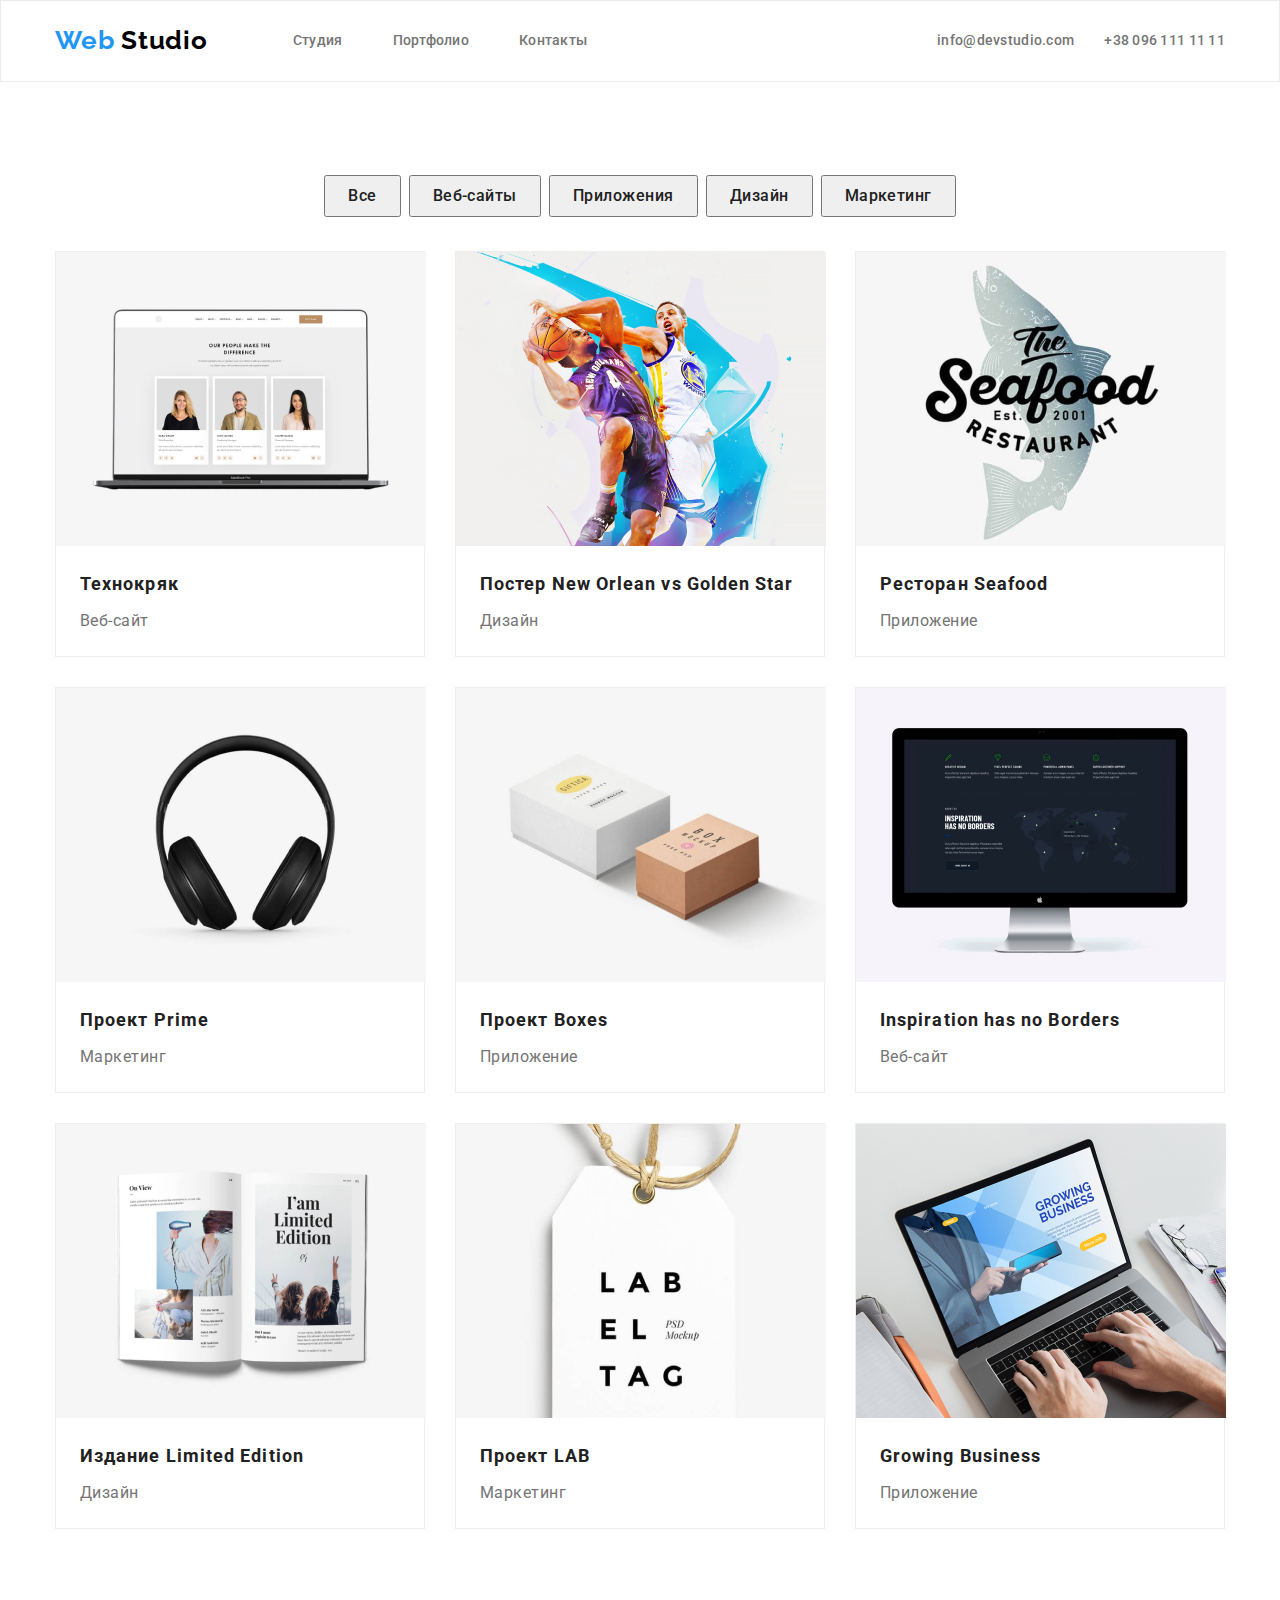
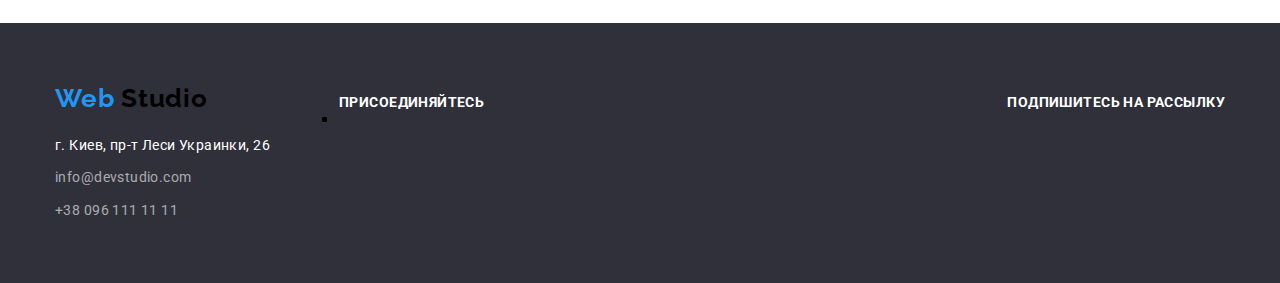
==== portfolio.html @ 4bbf7c3d "перенес hw03" ====
<!DOCTYPE html>
<html lang="ru">
  <head>
    <meta charset="UTF-8" />
    <meta name="viewport" content="width=device-width, initial-scale=1.0" />
    <title>Web Studio</title>
    <link
      href="https://fonts.googleapis.com/css2?family=Raleway:wght@700&family=Roboto:wght@400;500;700;900&display=swap"
      rel="stylesheet"
    />
    <link rel="stylesheet" href="./CSS/normalize.css" />
    <link rel="stylesheet" href="./CSS/styles.css" />
  </head>

  <body>
    <!-- Шапка сайта -->
    <header class="header">
      <div class="container">
        <nav class="navigation">
          <a class="logo link" lang="en" href="./index.html"
            ><span class="logo-element">Web</span> Studio</a
          >
          <ul class="navigation-list list">
            <li class="navigation-list-item">
              <a class="navigation-list-link link" href="./index.html"
                >Студия</a
              >
            </li>
            <li class="navigation-list-item">
              <a class="navigation-list-link link" href="./portfolio.html"
                >Портфолио</a
              >
            </li>
            <li class="navigation-list-item">
              <a class="navigation-list-link link" href="">Контакты</a>
            </li>
          </ul>
        </nav>
        <address class="address">
          <ul class="address-list list">
            <li class="address-list-item">
              <a
                class="address-list-item-link link"
                href="mailto:info@devstudio.com"
                >info@devstudio.com</a
              >
            </li>
            <li class="address-list-item">
              <a class="address-list-item-link link" href="tel:+380961111111"
                >+38 096 111 11 11</a
              >
            </li>
          </ul>
        </address>
      </div>
    </header>
    <main>
      <!-- Портфолио -->
      <section class="portfolio">
        <div class="container">
          <h1 hidden>Наши работы</h1>
          <ul class="portfolio-filter list">
            <li class="portfolio-filter-list-item">
              <button class="portfolio-button" type="button">Все</button>
            </li>
            <li class="portfolio-filter-list-item">
              <button class="portfolio-button" type="button">Веб-сайты</button>
            </li>
            <li class="portfolio-filter-list-item">
              <button class="portfolio-button" type="button">Приложения</button>
            </li>
            <li class="portfolio-filter-list-item">
              <button class="portfolio-button" type="button">Дизайн</button>
            </li>
            <li class="portfolio-filter-list-item">
              <button class="portfolio-button" type="button">Маркетинг</button>
            </li>
          </ul>

          <ul class="portfolio-list list">
            <li class="portfolio-list-item">
              <a class="portfolio-list-item-link link" href="">
                <img
                  src="./images/portfolio/project1.jpg"
                  alt="ноутбук"
                  width="370"
                  height="294"
                />
                <p class="portfolio-list-item-name">Технокряк</p>
                <p class="portfolio-list-item-desc">Веб-сайт</p></a
              >
            </li>
            <li class="portfolio-list-item">
              <a class="portfolio-list-item-link link" href="">
                <img
                  src="./images/portfolio/project2.jpg"
                  alt="постер с баскетболистами"
                  width="370"
                  height="294"
                />
                <p class="portfolio-list-item-name">
                  Постер <span lang="en">New Orlean vs Golden Star</span>
                </p>
                <p class="portfolio-list-item-desc">Дизайн</p></a
              >
            </li>
            <li class="portfolio-list-item">
              <a class="portfolio-list-item-link link" href="">
                <img
                  src="./images/portfolio/project3.jpg"
                  alt="логотип ресторана"
                  width="370"
                  height="294"
                />
                <p class="portfolio-list-item-name">
                  Ресторан <span lang="en">Seafood</span>
                </p>
                <p class="portfolio-list-item-desc">Приложение</p></a
              >
            </li>
            <li class="portfolio-list-item">
              <a class="portfolio-list-item-link link" href="">
                <img
                  src="./images/portfolio/project4.jpg"
                  alt="наушники"
                  width="370"
                  height="294"
                />
                <p class="portfolio-list-item-name">
                  Проект <span lang="en">Prime</span>
                </p>
                <p class="portfolio-list-item-desc">Маркетинг</p></a
              >
            </li>
            <li class="portfolio-list-item">
              <a class="portfolio-list-item-link link" href="">
                <img
                  src="./images/portfolio/project5.jpg"
                  alt="две коробки"
                  width="370"
                  height="294"
                />
                <p class="portfolio-list-item-name">
                  Проект <span lang="en">Boxes</span>
                </p>
                <p class="portfolio-list-item-desc">Приложение</p></a
              >
            </li>
            <li class="portfolio-list-item">
              <a class="portfolio-list-item-link link" href="">
                <img
                  src="./images/portfolio/project6.jpg"
                  alt="компьютер"
                  width="370"
                  height="294"
                />
                <p class="portfolio-list-item-name">
                  <span lang="en">Inspiration has no Borders</span>
                </p>
                <p class="portfolio-list-item-desc">Веб-сайт</p></a
              >
            </li>
            <li class="portfolio-list-item">
              <a class="portfolio-list-item-link link" href="">
                <img
                  src="./images/portfolio/project7.jpg"
                  alt="открытая книга"
                  width="370"
                  height="294"
                />
                <p class="portfolio-list-item-name">
                  Издание <span lang="en">Limited Edition</span>
                </p>
                <p class="portfolio-list-item-desc">Дизайн</p></a
              >
            </li>
            <li class="portfolio-list-item">
              <a class="portfolio-list-item-link link" href="">
                <img
                  src="./images/portfolio/project8.jpg"
                  alt="ярлык"
                  width="370"
                  height="294"
                />
                <p class="portfolio-list-item-name">
                  Проект <span lang="en">LAB</span>
                </p>
                <p class="portfolio-list-item-desc">Маркетинг</p></a
              >
            </li>
            <li class="portfolio-list-item">
              <a class="portfolio-list-item-link link" href="">
                <img
                  src="./images/portfolio/project9.jpg"
                  alt="человек работает за ноутбуком"
                  width="370"
                  height="294"
                />
                <p class="portfolio-list-item-name">
                  <span lang="en">Growing Business</span>
                </p>
                <p class="portfolio-list-item-desc">Приложение</p></a
              >
            </li>
          </ul>
        </div>
      </section>
    </main>
    <!-- Подвал сайта -->
    <footer class="footer">
      <div class="container">
        <div class="footer-left">
          <a class="logo link" lang="en" href="./index.html"
            ><span class="logo-element">Web</span> Studio</a
          >

          <ul class="contact-list list">
            <li class="contact-list-item">
              <address class="address">
                <a
                  class="footer-location link"
                  href="https://goo.gl/maps/hnpBy58XnBWerGB26"
                  target="_blank"
                  >г. Киев, пр-т Леси Украинки, 26</a
                >
              </address>
            </li>
            <li class="contact-list-item">
              <address class="address">
                <a class="footer-mail link" href="mailto:info@devstudio.com"
                  >info@devstudio.com</a
                >
              </address>
            </li>
            <li class="contact-list-item">
              <address class="address">
                <a class="footer-tel link" href="tel:+380961111111"
                  >+38 096 111 11 11</a
                >
              </address>
            </li>
          </ul>
        </div>

        <div class="footer-join">
          <p class="join-us">присоединяйтесь</p>
          <ul class="footer-social-link-list">
            <li><a href="" aria-label="иконка инстаграма"></a></li>
            <li><a href="" aria-label="иконка твиттера"></a></li>
            <li><a href="" aria-label="иконка фейсбука"></a></li>
            <li><a href="" aria-label="иконка линкедина"></a></li>
          </ul>
        </div>
        <div class="footer-subscribe">
          <p class="join-us">Подпишитесь на рассылку</p>
        </div>
      </div>
    </footer>
  </body>
</html>
---- CSS/styles.css ----
/* 
цвет логотипа #000000;
цвет основного текста #757575;
цвет заголовка #212121;
акцент #2196F3;
фон #FFFFFF;
фон футер #2F303A;
фон секции наша команда #F5F4FA;
цвет ссылок футере rgba(255, 255, 255, 0.6);
 */
:root {
  --main-font: "Roboto", sans-serif;
  --logo-font: "Raleway", sans-serif;
  --title-color: #212121;
  --main-text-color: #757575;
  --section-background-color: #f5f4fa;
  --footer-background-color: #2f303a;
  --footer-link-color: rgba(255, 255, 255, 0.6);
  --accent-color: #2196f3;
  --main-logo-color: #000000;
  --element-logo-color: #2196f3;
}

html {
  box-sizing: border-box;
}

*,
*::before,
*::after {
  box-sizing: inherit;
  margin: 0;
  padding: 0;
}

body {
  font-family: var(--main-font);
  background-color: #ffffff;
  list-style: none;
}

h1 {
  margin: 0;
}

img {
  display: block;
}

.address {
  font-style: normal;
}

.link {
  text-decoration: none;
  display: block;
}
.list {
  list-style: none;
}

.container {
  width: 1200px;
  padding-left: 15px;
  padding-right: 15px;
  margin-left: auto;
  margin-right: auto;
}

/* ШАПКА САЙТА */
.header {
  border: 1px solid #ececec;
}
.header .container {
  display: flex;
  align-items: center;
  justify-content: space-between;
}

.navigation {
  display: flex;
  align-items: center;
}

.navigation .logo {
  margin-right: 85px;
  padding-top: 24px;
  padding-bottom: 25px;
}

.logo {
  font-family: var(--logo-font);
  font-weight: 700;
  font-size: 26px;
  line-height: 1.19;
  letter-spacing: 0.03em;
  color: var(--main-logo-color);
}

.logo-element {
  color: var(--element-logo-color);
}

.navigation-list {
  display: flex;
}

.navigation-list-item:not(:last-child) {
  margin-right: 50px;
}

.navigation-list-link,
.address-list-item-link {
  padding-top: 32px;
  padding-bottom: 32px;
  font-weight: 500;
  font-size: 14px;
  line-height: 1.14;
  letter-spacing: 0.02em;
  color: var(--main-text-color);
}

.address-list {
  display: flex;
  align-items: center;
}

.address-list-item:not(:last-child) {
  margin-right: 30px;
}
.navigation-list-link:hover,
.navigation-list-link:focus,
.address-list-item-link:hover,
.address-list-item-link:focus {
  color: var(--accent-color);
}

/* HERO */

.hero .container {
  display: flex;
  flex-direction: column;
  align-items: center;
  padding-top: 200px;
  padding-bottom: 200px;
}

.hero-title {
  font-weight: 900;
  font-size: 44px;
  line-height: 1.36;
  text-align: center;
  letter-spacing: 0.06em;
  text-transform: uppercase;

  /* color: #ffffff; */
}

.hero-button {
  margin-top: 30px;
  width: 200px;
  height: 50px;
  background: #2196f3;
  box-shadow: 0px 4px 4px rgba(0, 0, 0, 0.15);
  border: transparent;
  border-radius: 4px;
  font-weight: 700;
  font-size: 16px;
  line-height: 1.87;
  text-align: center;
  letter-spacing: 0.06em;
  color: #ffffff;
}

.hero-button:hover,
.hero-button:focus {
  background-color: var(--accent-color);
  color: #ffffff;
}

/* ПОЧЕМУ МЫ */
.why-are-we .container {
  padding-top: 94px;
  padding-bottom: 94px;
}
.why-are-we-list {
  display: flex;
  justify-content: center;
}

.why-are-we-list-item {
  /* width: 270px; */
  width: calc((100% - 90px) / 4);
}

.why-are-we-list-item:not(:last-child) {
  margin-right: 30px;
}

.subtitle {
  margin-top: 30px;
  margin-bottom: 10px;
  font-weight: 700;
  font-size: 14px;
  line-height: 1.14;
  letter-spacing: 0.03em;
  text-transform: uppercase;

  color: #212121;
}

.why-are-we-feature {
  font-weight: 400;
  font-size: 14px;
  line-height: 1.71;
  letter-spacing: 0.03em;
  color: var(--main-text-color);
}

.why-img {
  display: flex;
  justify-content: center;
  padding-bottom: 25px;
  padding-top: 25px;
  background-color: var(--section-background-color);
  border-radius: 4px;
}

/* ЧЕМ МЫ ЗАНИМАЕМСЯ */

.what-we-do .container {
  padding-bottom: 94px;
}
.title {
  margin-bottom: 50px;
  font-weight: 700;
  font-size: 36px;
  line-height: 1.17;
  text-align: center;
  letter-spacing: 0.03em;
  color: var(--title-color);
}
.what-we-do-subtitle {
  padding-top: 27px;
  padding-bottom: 27px;

  font-weight: 700;
  font-size: 14px;
  line-height: 1.14;
  letter-spacing: 0.03em;
  text-transform: uppercase;

  color: #212121;
  text-align: center;
  /* color: #ffffff; */
}
.what-we-do-list {
  display: flex;
}
.what-we-do-list-item {
  width: calc((100% - 60px) / 3);
}
.what-we-do-list-item:not(:last-child) {
  margin-right: 30px;
}

/* НАША КОМАНДА */
.team .container {
  padding-top: 94px;
  padding-bottom: 94px;
}
.team {
  background-color: var(--section-background-color);
}

.team-list {
  display: flex;
}

.team-list-item {
  width: calc((100% - 90px) / 4);
  background: #ffffff;
  box-shadow: 0px 2px 1px rgba(0, 0, 0, 0.2), 0px 1px 1px rgba(0, 0, 0, 0.14),
    0px 1px 3px rgba(0, 0, 0, 0.12);
  border-radius: 0px 0px 4px 4px;
}

.team-list-item:not(:last-child) {
  margin-right: 30px;
}

.team-list-item-name {
  margin-top: 30px;
  margin-bottom: 10px;
  font-weight: 500;
  font-size: 16px;
  line-height: 1.19;
  text-align: center;
  letter-spacing: 0.03em;
  color: var(--title-color);
}

.team-list-item-position {
  margin-bottom: 16px;
  font-weight: 400;
  font-size: 16px;
  line-height: 1.19;
  text-align: center;
  letter-spacing: 0.03em;
  color: var(--main-text-color);
}

/* ПОСТОЯННЫЕ КЛИЕНТЫ */
.clients .container {
  padding-top: 94px;
  padding-bottom: 94px;
}

.clients-list {
  display: flex;
}
.clients-list-item {
  display: flex;
  justify-content: center;
  align-items: center;
  width: calc((100% - 150px) / 6);
  height: 90px;
  border: 1px solid #afb1b8;
  box-sizing: border-box;
  border-radius: 4px;
}
.clients-list-item:not(:last-child) {
  margin-right: 30px;
}
.clients-list-item:hover,
.clients-list-item:focus {
  border: 1px solid #2196f3;
}

/* ПОДВАЛ САЙТА */

.footer {
  background-color: var(--footer-background-color);
}

.footer .container {
  display: flex;
  align-items: baseline;
  padding-top: 60px;
  padding-bottom: 60px;
}

.footer-left {
  margin-right: 69px;
}

.contact-list {
  margin-top: 20px;
}

.footer-tel,
.footer-mail,
.footer-location {
  margin-bottom: 9px;
  font-weight: 400;
  font-size: 14px;
  line-height: 1.71;
  letter-spacing: 0.03em;
  color: rgba(255, 255, 255, 0.6);
}

.footer-tel {
  margin-bottom: 0px;
}

.footer-location {
  color: #ffffff;
}
.join-us {
  font-weight: 700;
  font-size: 14px;
  line-height: 1.14;
  letter-spacing: 0.03em;
  text-transform: uppercase;
  color: #ffffff;
}

.footer-social-link-list {
  display: flex;
}
.footer-subscribe {
  margin-left: auto;
}

/* ПОРТФОЛИО */

.portfolio .container {
  padding-top: 93px;
  padding-bottom: 94px;
}

.portfolio-filter {
  display: flex;
  justify-content: center;
}

.portfolio-filter-list-item {
  margin-right: 8px;
}
.portfolio-filter-list-item:last-child {
  margin-right: 0px;
}

.portfolio-button {
  padding-top: 6px;
  padding-right: 22px;
  padding-bottom: 6px;
  padding-left: 22px;
  font-weight: 500;
  font-size: 16px;
  line-height: 1.62;

  text-align: center;
  letter-spacing: 0.03em;

  color: #212121;
}

.portfolio-button:hover,
.portfolio-button:focus {
  box-shadow: 0px 2px 2px rgba(0, 0, 0, 0.12), 0px 1px 2px rgba(0, 0, 0, 0.08),
    0px 3px 1px rgba(0, 0, 0, 0.1);

  border-radius: 4px;

  background-color: var(--accent-color);

  color: #ffffff;
}

.portfolio-list {
  display: flex;
  flex-wrap: wrap;
  margin-top: 34px;
}
.portfolio-list-item {
  width: calc((100% - 60px) / 3);
  margin-right: 30px;
  margin-bottom: 30px;

  background: #ffffff;
  border: 1px solid #eeeeee;
  box-sizing: border-box;
}
.portfolio-list-item:nth-child(3n) {
  margin-right: 0px;
}
.portfolio-list-item:nth-last-child(-n + 3) {
  margin-bottom: 0px;
}
.portfolio-list-item-name {
  margin-top: 20px;
  margin-left: 24px;
  font-weight: 700;
  font-size: 18px;
  line-height: 2;
  letter-spacing: 0.06em;
  color: var(--title-color);
}
.portfolio-list-item-desc {
  margin-top: 4px;
  margin-bottom: 20px;
  margin-left: 24px;
  font-weight: 400;
  font-size: 16px;
  line-height: 1.87;
  letter-spacing: 0.03em;
  color: var(--main-text-color);
}
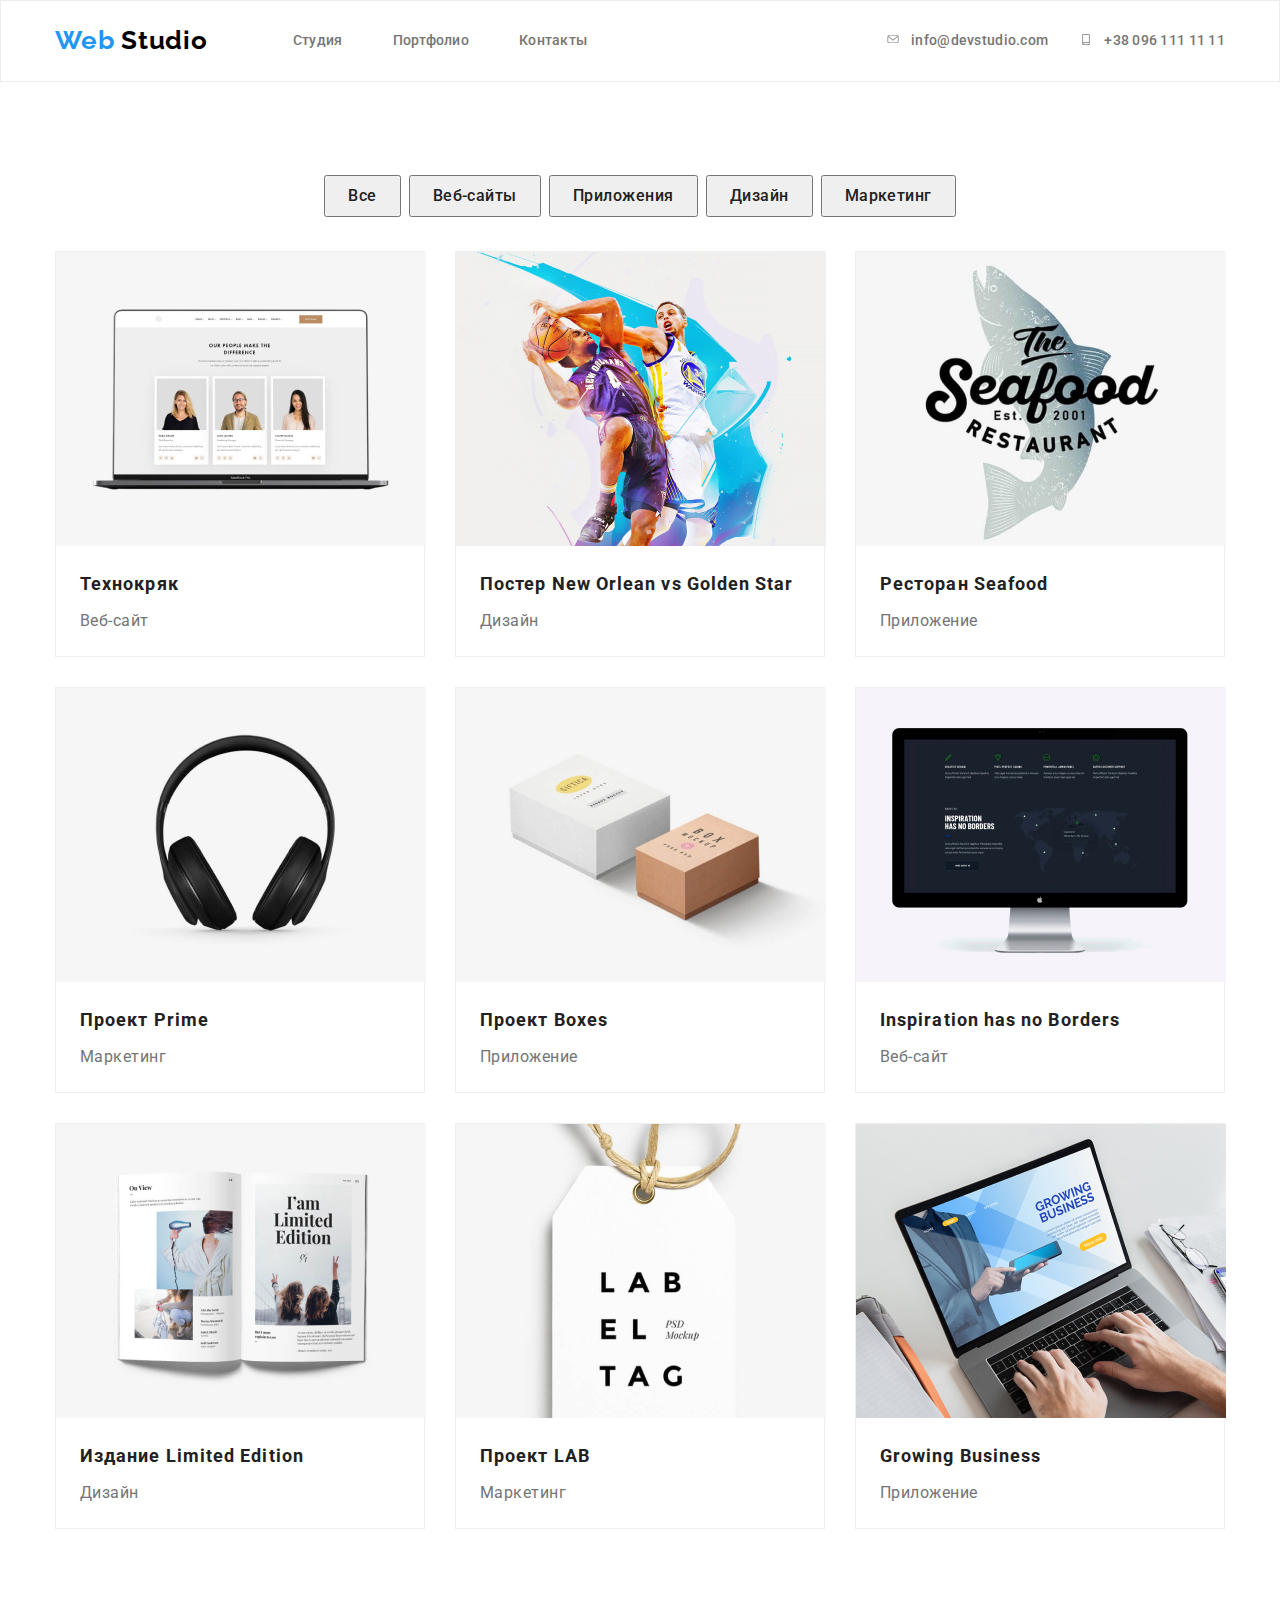
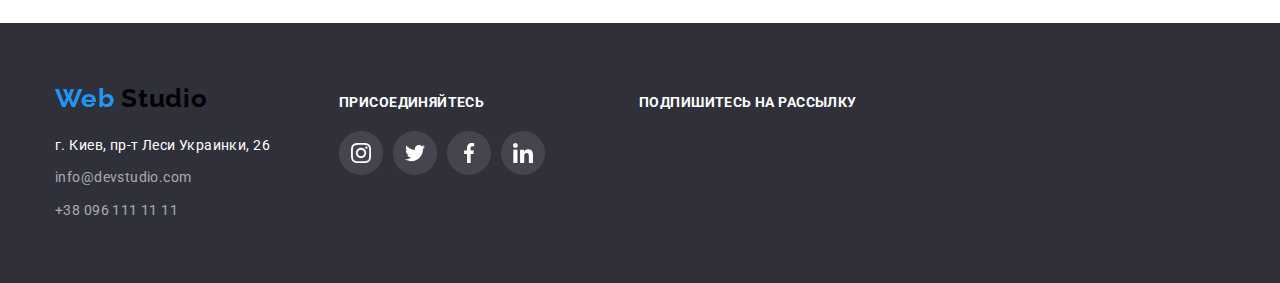
==== commit 432d7932: "изменил портфолио" ====
--- a/portfolio.html
+++ b/portfolio.html
@@ -42,11 +42,15 @@
               <a
                 class="address-list-item-link link"
                 href="mailto:info@devstudio.com"
+                ><svg class="header-mail-svg">
+                  <use href="./images/sprite.svg#envelope"></use></svg
                 >info@devstudio.com</a
               >
             </li>
             <li class="address-list-item">
               <a class="address-list-item-link link" href="tel:+380961111111"
+                ><svg class="header-mail-svg">
+                  <use href="./images/sprite.svg#smartphone"></use></svg
                 >+38 096 111 11 11</a
               >
             </li>
@@ -244,11 +248,43 @@
 
         <div class="footer-join">
           <p class="join-us">присоединяйтесь</p>
-          <ul class="footer-social-link-list">
-            <li><a href="" aria-label="иконка инстаграма"></a></li>
-            <li><a href="" aria-label="иконка твиттера"></a></li>
-            <li><a href="" aria-label="иконка фейсбука"></a></li>
-            <li><a href="" aria-label="иконка линкедина"></a></li>
+          <ul class="footer-social-link-list list">
+            <li class="footer-social-link-list-item">
+              <a
+                class="footer-social-link-list-link"
+                href=""
+                aria-label="иконка инстаграма"
+                ><svg class="footer-social-icon">
+                  <use href="./images/sprite.svg#instagram"></use></svg
+              ></a>
+            </li>
+            <li class="footer-social-link-list-item">
+              <a
+                class="footer-social-link-list-link"
+                href=""
+                aria-label="иконка твиттера"
+                ><svg class="footer-social-icon">
+                  <use href="./images/sprite.svg#twitter"></use></svg
+              ></a>
+            </li>
+            <li class="footer-social-link-list-item">
+              <a
+                class="footer-social-link-list-link"
+                href=""
+                aria-label="иконка фейсбука"
+                ><svg class="footer-social-icon">
+                  <use href="./images/sprite.svg#facebook"></use></svg
+              ></a>
+            </li>
+            <li class="footer-social-link-list-item">
+              <a
+                class="footer-social-link-list-link"
+                href=""
+                aria-label="иконка линкедина"
+                ><svg class="footer-social-icon">
+                  <use href="./images/sprite.svg#linkedin"></use></svg
+              ></a>
+            </li>
           </ul>
         </div>
         <div class="footer-subscribe">
--- a/CSS/styles.css
+++ b/CSS/styles.css
@@ -124,7 +124,9 @@
   display: flex;
   align-items: center;
 }
-
+.address-list-item {
+  display: flex;
+}
 .address-list-item:not(:last-child) {
   margin-right: 30px;
 }
@@ -134,8 +136,39 @@
 .address-list-item-link:focus {
   color: var(--accent-color);
 }
+.header-mail-svg {
+  display: inline-flex;
+  align-self: center;
+  margin-right: 10px;
+  width: 16px;
+  height: 11px;
+  fill: var(--main-text-color);
+}
+.header-mail-phone {
+  display: inline-flex;
+  align-self: center;
+  margin-right: 10px;
+  width: 10px;
+  height: 15px;
+  fill: var(--main-text-color);
+}
+.address-list-item-link:hover .header-mail-svg {
+  fill: var(--accent-color);
+}
 
 /* HERO */
+
+.hero {
+  max-width: 1600px;
+  margin-left: auto;
+  margin-right: auto;
+  background-image: linear-gradient(
+      rgba(47, 48, 58, 0.8),
+      rgba(47, 48, 58, 0.8)
+    ),
+    url(../images/hero.jpg);
+  background-repeat: no-repeat;
+}
 
 .hero .container {
   display: flex;
@@ -152,8 +185,7 @@
   text-align: center;
   letter-spacing: 0.06em;
   text-transform: uppercase;
-
-  /* color: #ffffff; */
+  color: #ffffff;
 }
 
 .hero-button {
@@ -309,7 +341,34 @@
   letter-spacing: 0.03em;
   color: var(--main-text-color);
 }
-
+.team-social-links-list {
+  display: flex;
+  justify-content: center;
+  padding-bottom: 24px;
+}
+.team-social-link {
+  display: flex;
+  justify-content: center;
+  align-items: center;
+  width: 44px;
+  height: 44px;
+  border-radius: 50%;
+}
+.team-social-link-list-item:not(:last-child) {
+  margin-right: 10px;
+}
+
+.team-social-icon {
+  width: 20px;
+  height: 20px;
+  fill: #afb1b8;
+}
+.team-social-link:hover {
+  background-color: var(--accent-color);
+}
+.team-social-link:hover .team-social-icon {
+  fill: #ffffff;
+}
 /* ПОСТОЯННЫЕ КЛИЕНТЫ */
 .clients .container {
   padding-top: 94px;
@@ -335,6 +394,13 @@
 .clients-list-item:hover,
 .clients-list-item:focus {
   border: 1px solid #2196f3;
+}
+
+.clients-icon {
+  fill: #afb1b8;
+}
+.clients-list-item:hover .clients-icon {
+  fill: var(--accent-color);
 }
 
 /* ПОДВАЛ САЙТА */
@@ -377,6 +443,7 @@
   color: #ffffff;
 }
 .join-us {
+  margin-bottom: 20px;
   font-weight: 700;
   font-size: 14px;
   line-height: 1.14;
@@ -388,8 +455,28 @@
 .footer-social-link-list {
   display: flex;
 }
+.footer-social-link-list-link {
+  display: flex;
+  justify-content: center;
+  align-items: center;
+  width: 44px;
+  height: 44px;
+  border-radius: 50%;
+  background-color: rgba(255, 255, 255, 0.1);
+}
+.footer-social-link-list-item:not(:last-child) {
+  margin-right: 10px;
+}
+.footer-social-icon {
+  width: 20px;
+  height: 20px;
+  fill: #ffffff;
+}
+.footer-social-link-list-link:hover {
+  background-color: var(--accent-color);
+}
 .footer-subscribe {
-  margin-left: auto;
+  margin-left: 94px;
 }
 
 /* ПОРТФОЛИО */
@@ -477,3 +564,7 @@
   letter-spacing: 0.03em;
   color: var(--main-text-color);
 }
+.portfolio-list-item:hover {
+  box-shadow: 1px 4px 6px rgba(0, 0, 0, 0.16), 0px 4px 4px rgba(0, 0, 0, 0.06),
+    0px 1px 1px rgba(0, 0, 0, 0.12);
+}
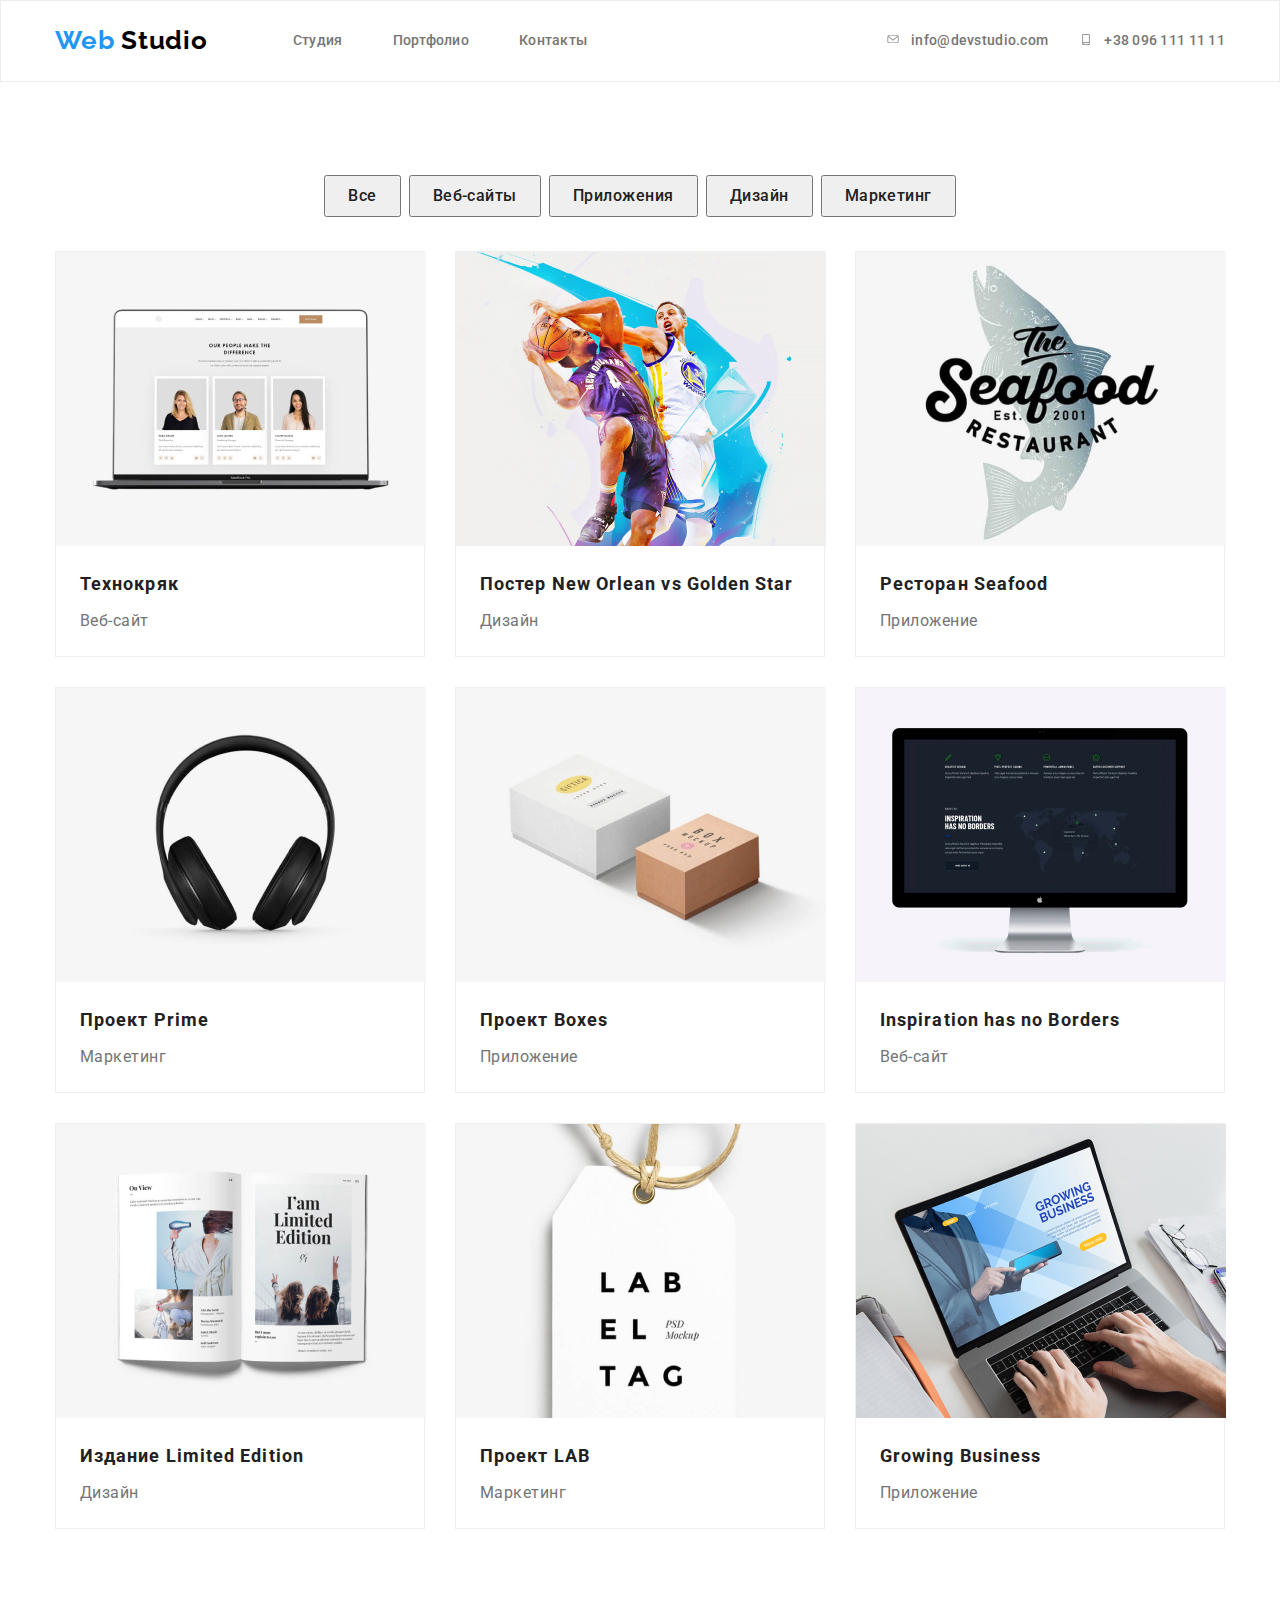
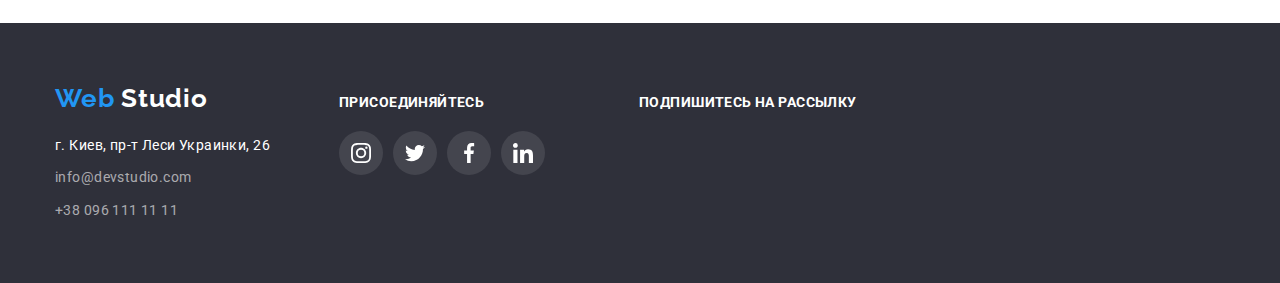
==== commit 37fb3b43: "сделал цвет лого в футере по макету" ====
--- a/portfolio.html
+++ b/portfolio.html
@@ -215,7 +215,8 @@
       <div class="container">
         <div class="footer-left">
           <a class="logo link" lang="en" href="./index.html"
-            ><span class="logo-element">Web</span> Studio</a
+            ><span class="logo-element">Web</span>
+            <span class="footer-studio">Studio</span></a
           >
 
           <ul class="contact-list list">
--- a/CSS/styles.css
+++ b/CSS/styles.css
@@ -18,6 +18,7 @@
   --footer-link-color: rgba(255, 255, 255, 0.6);
   --accent-color: #2196f3;
   --main-logo-color: #000000;
+  --footer-logo-color: #ffffff;
   --element-logo-color: #2196f3;
 }
 
@@ -68,6 +69,7 @@
 }
 
 /* ШАПКА САЙТА */
+
 .header {
   border: 1px solid #ececec;
 }
@@ -124,18 +126,22 @@
   display: flex;
   align-items: center;
 }
+
 .address-list-item {
   display: flex;
 }
+
 .address-list-item:not(:last-child) {
   margin-right: 30px;
 }
+
 .navigation-list-link:hover,
 .navigation-list-link:focus,
 .address-list-item-link:hover,
 .address-list-item-link:focus {
   color: var(--accent-color);
 }
+
 .header-mail-svg {
   display: inline-flex;
   align-self: center;
@@ -144,6 +150,7 @@
   height: 11px;
   fill: var(--main-text-color);
 }
+
 .header-mail-phone {
   display: inline-flex;
   align-self: center;
@@ -152,7 +159,11 @@
   height: 15px;
   fill: var(--main-text-color);
 }
+
 .address-list-item-link:hover .header-mail-svg {
+  fill: var(--accent-color);
+}
+.address-list-item-link:focus .header-mail-svg {
   fill: var(--accent-color);
 }
 
@@ -211,10 +222,12 @@
 }
 
 /* ПОЧЕМУ МЫ */
+
 .why-are-we .container {
   padding-top: 94px;
   padding-bottom: 94px;
 }
+
 .why-are-we-list {
   display: flex;
   justify-content: center;
@@ -263,6 +276,7 @@
 .what-we-do .container {
   padding-bottom: 94px;
 }
+
 .title {
   margin-bottom: 50px;
   font-weight: 700;
@@ -272,6 +286,7 @@
   letter-spacing: 0.03em;
   color: var(--title-color);
 }
+
 .what-we-do-subtitle {
   padding-top: 27px;
   padding-bottom: 27px;
@@ -286,21 +301,26 @@
   text-align: center;
   /* color: #ffffff; */
 }
+
 .what-we-do-list {
   display: flex;
 }
+
 .what-we-do-list-item {
   width: calc((100% - 60px) / 3);
 }
+
 .what-we-do-list-item:not(:last-child) {
   margin-right: 30px;
 }
 
 /* НАША КОМАНДА */
+
 .team .container {
   padding-top: 94px;
   padding-bottom: 94px;
 }
+
 .team {
   background-color: var(--section-background-color);
 }
@@ -341,11 +361,13 @@
   letter-spacing: 0.03em;
   color: var(--main-text-color);
 }
+
 .team-social-links-list {
   display: flex;
   justify-content: center;
   padding-bottom: 24px;
 }
+
 .team-social-link {
   display: flex;
   justify-content: center;
@@ -354,6 +376,7 @@
   height: 44px;
   border-radius: 50%;
 }
+
 .team-social-link-list-item:not(:last-child) {
   margin-right: 10px;
 }
@@ -363,13 +386,17 @@
   height: 20px;
   fill: #afb1b8;
 }
+
 .team-social-link:hover {
   background-color: var(--accent-color);
 }
+
 .team-social-link:hover .team-social-icon {
   fill: #ffffff;
 }
+
 /* ПОСТОЯННЫЕ КЛИЕНТЫ */
+
 .clients .container {
   padding-top: 94px;
   padding-bottom: 94px;
@@ -378,6 +405,7 @@
 .clients-list {
   display: flex;
 }
+
 .clients-list-item {
   display: flex;
   justify-content: center;
@@ -388,9 +416,11 @@
   box-sizing: border-box;
   border-radius: 4px;
 }
+
 .clients-list-item:not(:last-child) {
   margin-right: 30px;
 }
+
 .clients-list-item:hover,
 .clients-list-item:focus {
   border: 1px solid #2196f3;
@@ -399,6 +429,7 @@
 .clients-icon {
   fill: #afb1b8;
 }
+
 .clients-list-item:hover .clients-icon {
   fill: var(--accent-color);
 }
@@ -418,6 +449,10 @@
 
 .footer-left {
   margin-right: 69px;
+}
+
+.footer-studio {
+  color: var(--footer-logo-color);
 }
 
 .contact-list {
@@ -442,6 +477,7 @@
 .footer-location {
   color: #ffffff;
 }
+
 .join-us {
   margin-bottom: 20px;
   font-weight: 700;
@@ -455,6 +491,7 @@
 .footer-social-link-list {
   display: flex;
 }
+
 .footer-social-link-list-link {
   display: flex;
   justify-content: center;
@@ -464,17 +501,21 @@
   border-radius: 50%;
   background-color: rgba(255, 255, 255, 0.1);
 }
+
 .footer-social-link-list-item:not(:last-child) {
   margin-right: 10px;
 }
+
 .footer-social-icon {
   width: 20px;
   height: 20px;
   fill: #ffffff;
 }
+
 .footer-social-link-list-link:hover {
   background-color: var(--accent-color);
 }
+
 .footer-subscribe {
   margin-left: 94px;
 }
@@ -494,6 +535,7 @@
 .portfolio-filter-list-item {
   margin-right: 8px;
 }
+
 .portfolio-filter-list-item:last-child {
   margin-right: 0px;
 }
@@ -530,6 +572,7 @@
   flex-wrap: wrap;
   margin-top: 34px;
 }
+
 .portfolio-list-item {
   width: calc((100% - 60px) / 3);
   margin-right: 30px;
@@ -539,12 +582,15 @@
   border: 1px solid #eeeeee;
   box-sizing: border-box;
 }
+
 .portfolio-list-item:nth-child(3n) {
   margin-right: 0px;
 }
+
 .portfolio-list-item:nth-last-child(-n + 3) {
   margin-bottom: 0px;
 }
+
 .portfolio-list-item-name {
   margin-top: 20px;
   margin-left: 24px;
@@ -554,6 +600,7 @@
   letter-spacing: 0.06em;
   color: var(--title-color);
 }
+
 .portfolio-list-item-desc {
   margin-top: 4px;
   margin-bottom: 20px;
@@ -564,6 +611,7 @@
   letter-spacing: 0.03em;
   color: var(--main-text-color);
 }
+
 .portfolio-list-item:hover {
   box-shadow: 1px 4px 6px rgba(0, 0, 0, 0.16), 0px 4px 4px rgba(0, 0, 0, 0.06),
     0px 1px 1px rgba(0, 0, 0, 0.12);
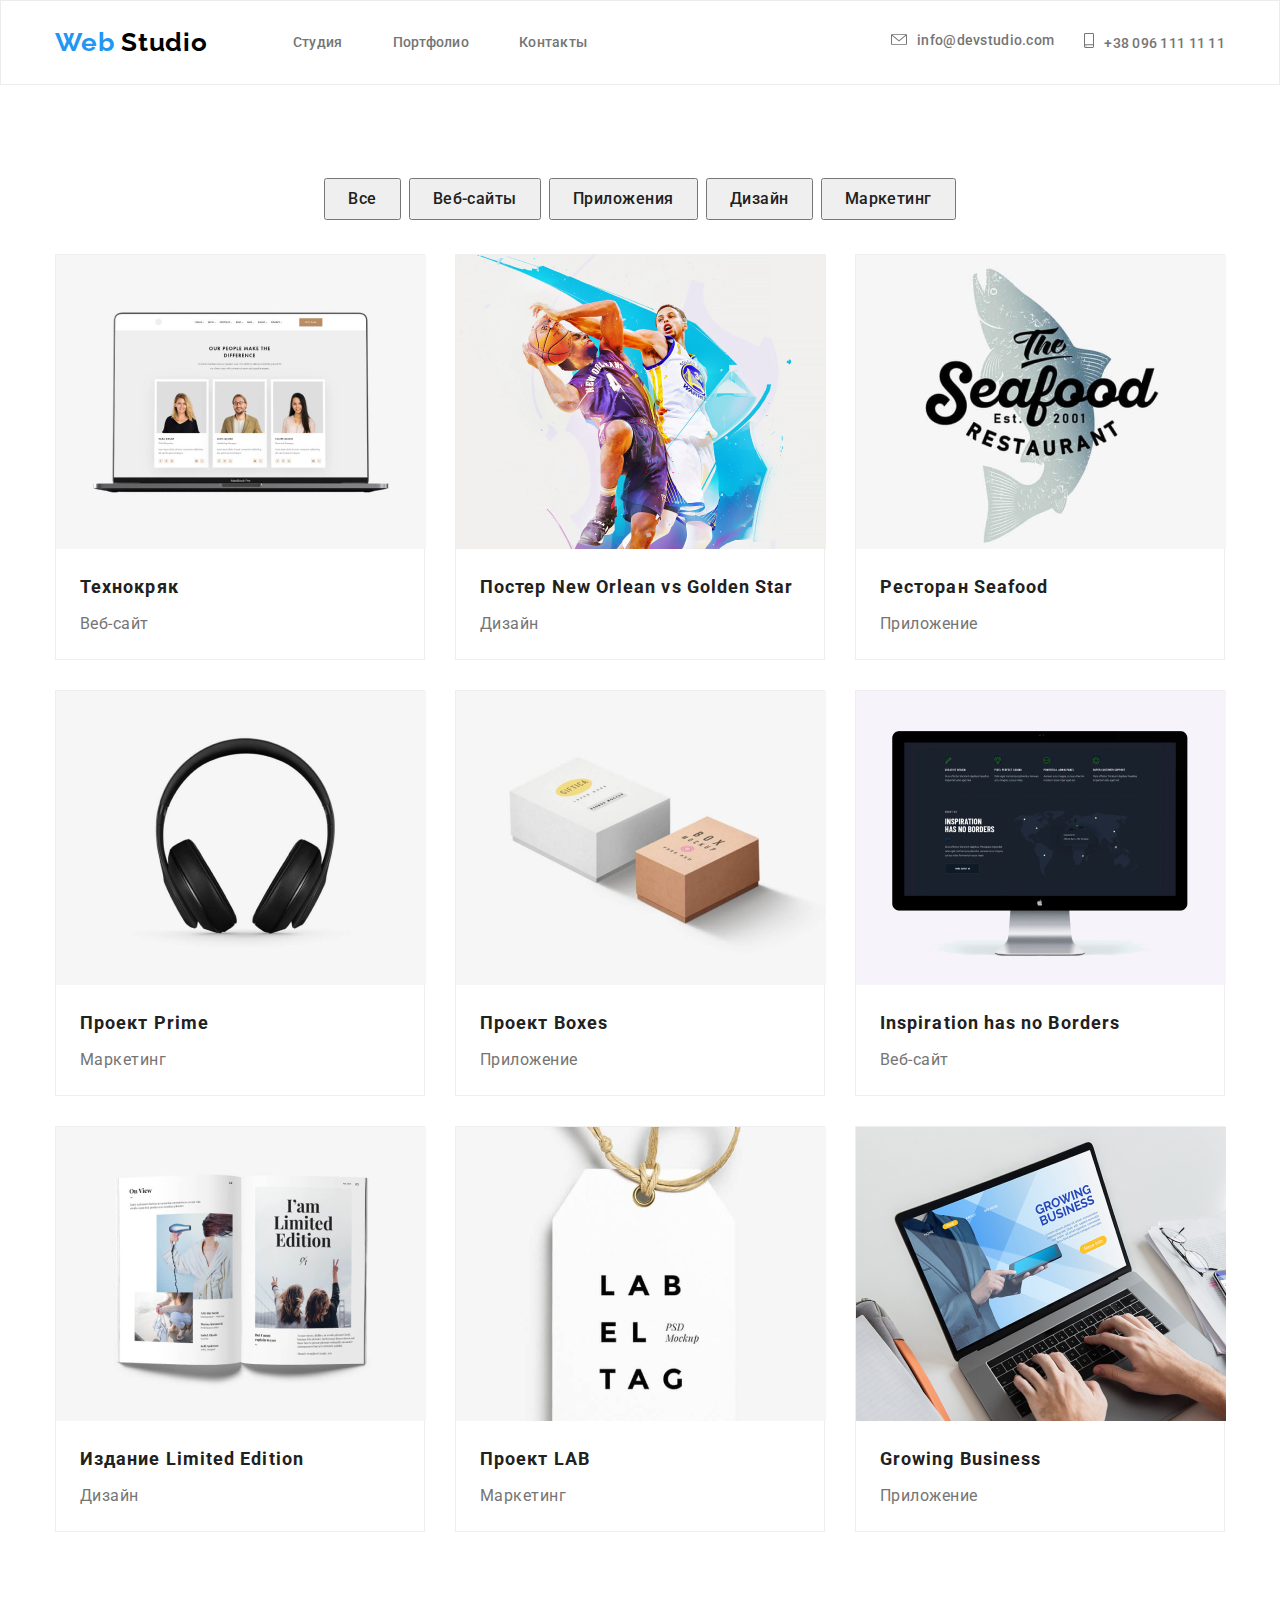
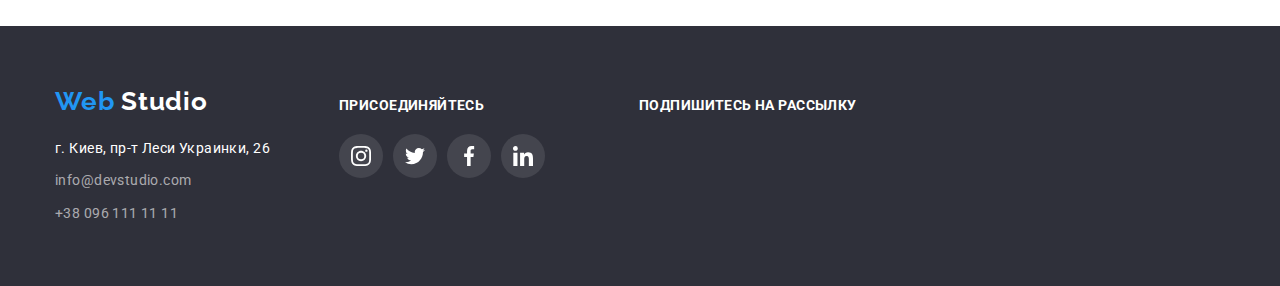
==== commit a8aa1ffe: "Update portfolio.html" ====
--- a/portfolio.html
+++ b/portfolio.html
@@ -42,14 +42,14 @@
               <a
                 class="address-list-item-link link"
                 href="mailto:info@devstudio.com"
-                ><svg class="header-mail-svg">
+                ><svg class="header-mail-svg" width="16" height="11">
                   <use href="./images/sprite.svg#envelope"></use></svg
                 >info@devstudio.com</a
               >
             </li>
             <li class="address-list-item">
               <a class="address-list-item-link link" href="tel:+380961111111"
-                ><svg class="header-mail-svg">
+                ><svg class="header-phone-svg" width="10" height="15">
                   <use href="./images/sprite.svg#smartphone"></use></svg
                 >+38 096 111 11 11</a
               >
--- a/CSS/styles.css
+++ b/CSS/styles.css
@@ -124,11 +124,6 @@
 
 .address-list {
   display: flex;
-  align-items: center;
-}
-
-.address-list-item {
-  display: flex;
 }
 
 .address-list-item:not(:last-child) {
@@ -143,20 +138,12 @@
 }
 
 .header-mail-svg {
-  display: inline-flex;
-  align-self: center;
   margin-right: 10px;
-  width: 16px;
-  height: 11px;
   fill: var(--main-text-color);
 }
 
-.header-mail-phone {
-  display: inline-flex;
-  align-self: center;
+.header-phone-svg {
   margin-right: 10px;
-  width: 10px;
-  height: 15px;
   fill: var(--main-text-color);
 }
 
@@ -164,6 +151,13 @@
   fill: var(--accent-color);
 }
 .address-list-item-link:focus .header-mail-svg {
+  fill: var(--accent-color);
+}
+
+.address-list-item-link:hover .header-phone-svg {
+  fill: var(--accent-color);
+}
+.address-list-item-link:focus .header-phone-svg {
   fill: var(--accent-color);
 }
 
@@ -410,27 +404,34 @@
   display: flex;
   justify-content: center;
   align-items: center;
-  width: calc((100% - 150px) / 6);
+}
+
+.clients-list-item:not(:last-child) {
+  margin-right: 30px;
+}
+
+.clients-list-item-link:hover,
+.clients-list-item-link:focus {
+  border: 1px solid #2196f3;
+  border-radius: 4px;
+}
+
+.clients-list-item-link {
+  display: flex;
+  justify-content: center;
+  align-items: center;
+  width: 170px;
   height: 90px;
   border: 1px solid #afb1b8;
   box-sizing: border-box;
   border-radius: 4px;
 }
 
-.clients-list-item:not(:last-child) {
-  margin-right: 30px;
-}
-
-.clients-list-item:hover,
-.clients-list-item:focus {
-  border: 1px solid #2196f3;
-}
-
 .clients-icon {
   fill: #afb1b8;
 }
 
-.clients-list-item:hover .clients-icon {
+.clients-list-item-link:hover .clients-icon {
   fill: var(--accent-color);
 }
 
